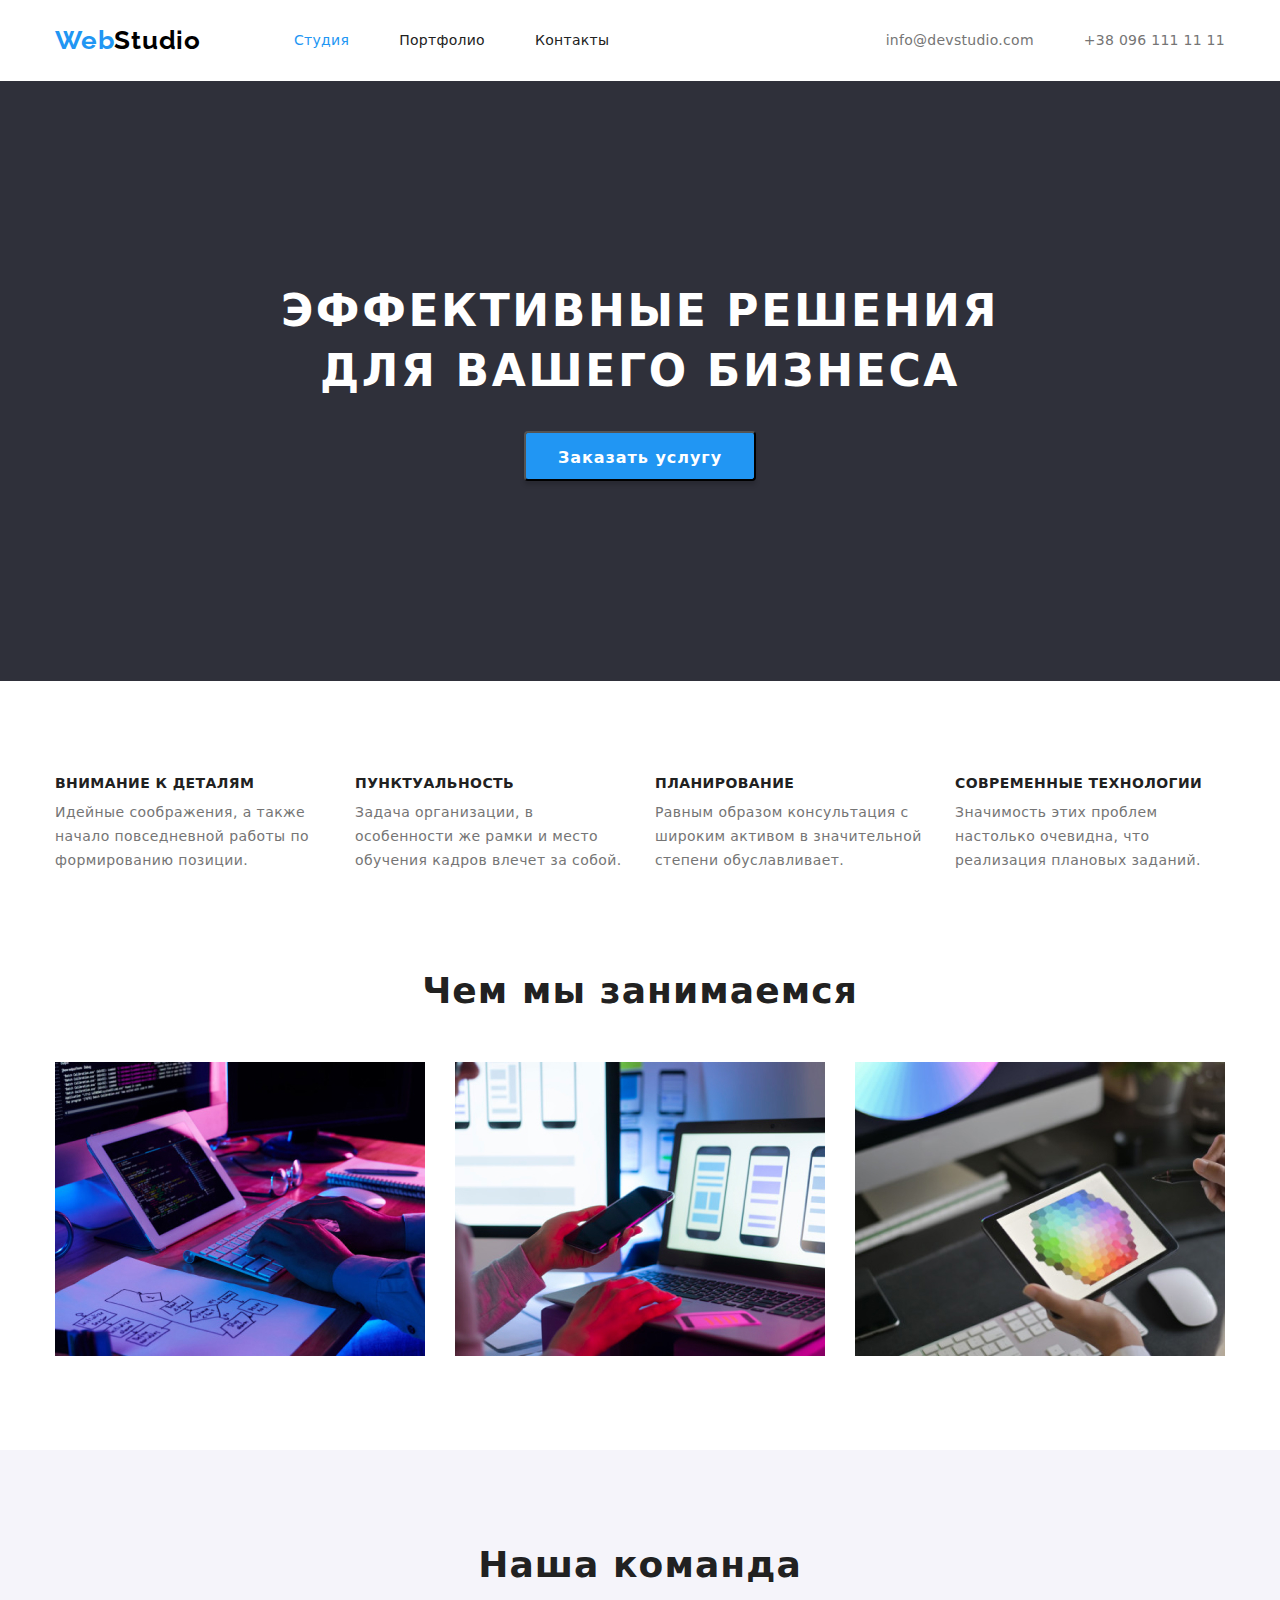
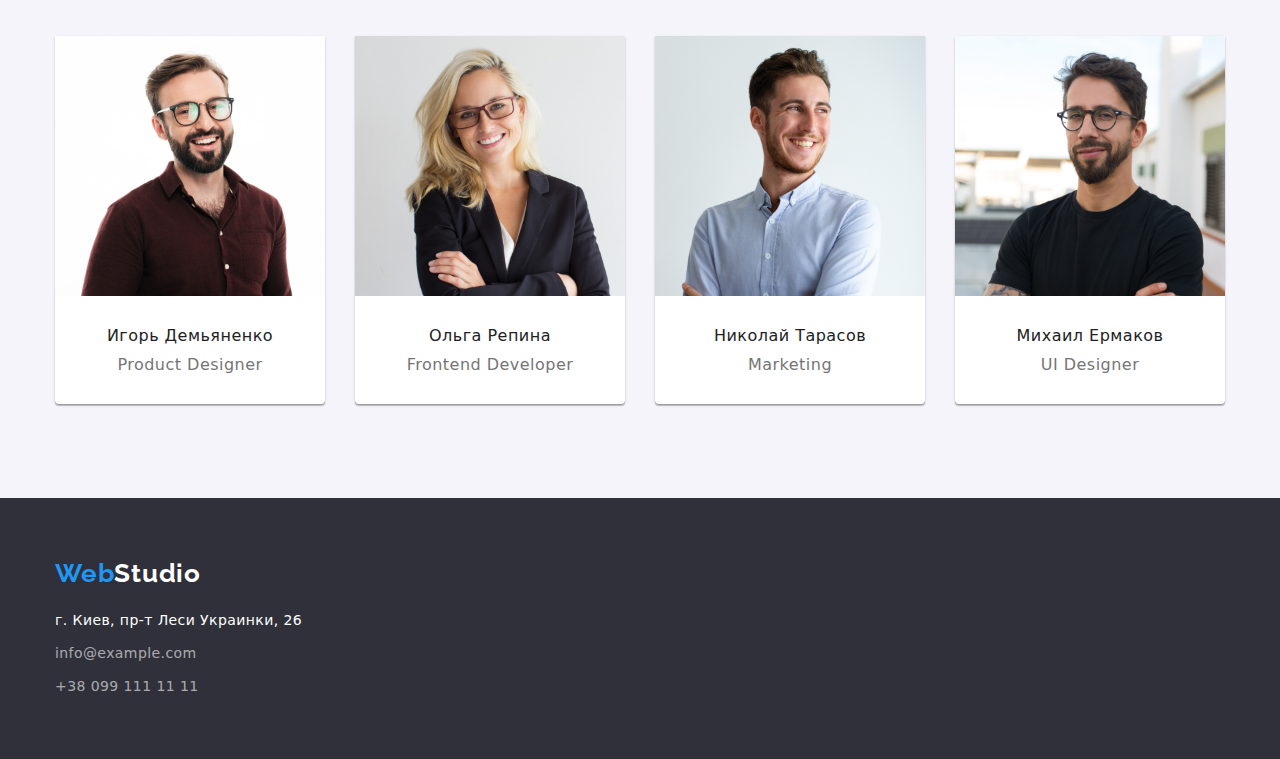
==== index.html @ ea480266 "Добавляет файлы в репозиторий" ====
<!DOCTYPE html>
<html lang="ru">
<head>
    <meta charset="UTF-8">
    <meta name="viewport" content="width=device-width, initial-scale=1.0">
    <title>Студия</title>
    <link rel="stylesheet" href="https://cdnjs.cloudflare.com/ajax/libs/modern-normalize/1.0.0/modern-normalize.css">
    <link 
        href="https://fonts.googleapis.com/css2?family=Raleway:wght@700&family=Roboto:wght@400;500;700;900&display=swap" 
        rel="stylesheet">
    <link rel="stylesheet" href="./css/styles.css">
</head>
<body>
    <!--HEADER-->
    <header class="header">
        <div class="container">
            <nav class="navigation">
                <a class="logo link" href="./index.html" aria-label="WebStudio" lang="en">Web<span class="logo-web">Studio</span></a>
                <ul class="navigation-list list">
                    <li class="navigation-list-item">
                        <a class="navigation-list-link link active-page" href="./index.html">Студия</a>
                    </li>
                    <li class="navigation-list-item">
                        <a class="navigation-list-link link" href="./portfolio.html">Портфолио</a>
                    </li>
                    <li class="navigation-list-item">
                        <a class="navigation-list-link link" href="">Контакты</a>
                    </li>
                </ul>
            </nav>
            <ul class="contact-list list">
                <li class="contact-list-item">
                    <a class="contact-list-link link" href="mailto:info@devstudio.com">info@devstudio.com</a>  
                </li>
                <li class="contact-list-item">
                    <a class="contact-list-link link" href="tel:+380961111111">+38 096 111 11 11</a>
                </li>
            </ul>           
        </div>           
    </header>
    <main>
        <!--HERO-->
        <section class="hero">
            <div class="container">
                <h1 class="hero-title">ЭФФЕКТИВНЫЕ РЕШЕНИЯ <br> ДЛЯ ВАШЕГО БИЗНЕСА</h1>
                <button class="hero-button" type="button">Заказать услугу</button>
            </div>
        </section>
        <!--COMPANY ADVANTAGES-->
        <section class="advantages">
            <div class="container">
                <h2 class="section-title" hidden>Преимущества компании</h2>
                <ul class="advantages-list list">
                    <li class="advantages-list-item">
                        <h3 class="advantages-list-subtitle">ВНИМАНИЕ К ДЕТАЛЯМ</h3>
                        <p class="advantages-list-description">Идейные соображения, а также начало повседневной работы по формированию позиции.</p>
                    </li>                          
                    <li class="advantages-list-item">
                        <h3 class="advantages-list-subtitle">ПУНКТУАЛЬНОСТЬ</h3>
                        <p class="advantages-list-description">Задача организации, в особенности же рамки и место обучения кадров влечет за собой.</p>
                    </li>
                    <li class="advantages-list-item">
                        <h3 class="advantages-list-subtitle">ПЛАНИРОВАНИЕ</h3>
                        <p class="advantages-list-description">Равным образом консультация с широким активом в значительной степени обуславливает.</p>
                    </li>
                    <li class="advantages-list-item">
                        <h3 class="advantages-list-subtitle">СОВРЕМЕННЫЕ ТЕХНОЛОГИИ</h3>
                        <p class="advantages-list-description">Значимость этих проблем настолько очевидна, что реализация плановых заданий.</p>
                    </li>
                </ul>
            </div>
        </section>
        <!--COMPANY SERVICES-->
        <section class="services">
            <div class="container">
                <h2 class="section-title">Чем мы занимаемся</h2>
                <ul class="services-list list">
                    <li class="services-list-item"> 
                        <img class="service-list-image" src="./images/services/service1.jpg" width="370" height="294" alt="руки разработчика, работающего за компьютером">
                    </li>
                    <li class="services-list-item">
                        <img class="service-list-image" src="./images/services/service2.jpg" width="370" height="294" alt="руки веб дизайнера пользовательских интерфейсов, работающего над приложением для смартфонов">
                    </li>
                    <li class="services-list-item">
                        <img class="service-list-image" src="./images/services/service3.jpg" width="370" height="294" alt="руки веб дизайнера, работающего с графикой">
                    </li>
                </ul>
            </div>
        </section>
        <!--COMPANY TEAM-->
        <section class="team">
            <div class="container">
                <h2 class="section-title">Наша команда</h2>
                <ul class="team-list list">
                    <li class="team-list-item">
                        <img class="team-list-image" src="./images/team/team-member1.jpg" width="270" height="260" alt="фото продакт дизайнера">
                        <div class="team-list-content">
                            <h3 class="team-list-subtitle">Игорь Демьяненко</h3>
                            <p class="team-list-description" lang="en">Product Designer</p>
                        </div>
                    </li>
                    <li class="team-list-item">
                        <img class="team-list-image" src="./images/team/team-member2.jpg" width="270" height="260" alt="фото фронтенд разработчика">
                        <div class="team-list-content">
                            <h3 class="team-list-subtitle">Ольга Репина</h3>
                            <p class="team-list-description" lang="en">Frontend Developer</p>
                        </div>
                    </li>
                    <li class="team-list-item">
                        <img class="team-list-image" src="./images/team/team-member3.jpg" width="270" height="260" alt="фото маркетолога">
                        <div class="team-list-content">
                            <h3 class="team-list-subtitle">Николай Тарасов</h3>
                            <p class="team-list-description" lang="en">Marketing</p>
                    </div>
                    </li>
                    <li class="team-list-item">
                        <img class="team-list-image" src="./images/team/team-member4.jpg" width="270" height="260" alt="фото дизайнера пользовательских интерфейсов">
                        <div class="team-list-content">
                            <h3 class="team-list-subtitle">Михаил Ермаков</h3>
                            <p class="team-list-description" lang="en">UI Designer</p>
                        </div>
                    </li>
                </ul>
            </div>      
        </section>
    </main>
    <!--FOOTER-->
    <footer class="footer">
        <div class="container">
            <a class="logo link" href="./index.html" aria-label="WebStudio" lang="en">Web<span class="logo-web">Studio</span></a>
            <address class="address">
                <p class="address-line">
                    <a class="address-main link" href="https://goo.gl/maps/fexX8swV8cYwK8N79" target="blank">г. Киев, пр-т Леси Украинки, 26</a>
                </p> 
                <p class="address-line">
                    <a class="address-link link" href="mailto:info@example.com">info@example.com</a>
                </p>
                <p class="address-line">
                    <a class="address-link link" href="+380991111111">+38 099 111 11 11</a>
                </p>
            </address>
        </div>
    </footer>
</body>
</html>
---- css/styles.css ----
:root {
    --main-font: "Roboto", sans-serif;
    --logo-font: "Raleway", sans-serif;
    --title-dark-color: #212121;
    --title-light-color: #FFFFFF;
    --logo-dark-color: #000000; 
    --description-color: #757575;
    --accent-color: #2196F3;
    --background-dark-color: #2F303A;
    --background-light-color: #F5F4FA;
    --semitransparent-grey:  rgba(255, 255, 255, 0.6);
    --hero-button-shadow-color: rgba(0, 0, 0, 0.15);
    --filter-button-background: linear-gradient(180deg, #FFFFFF 0%, rgba(255, 255, 255, 0) 100%), #F5F4FA;
}

*,
*::before,
*::after {
    margin: 0;
    padding: 0;
}

.body {
    font-family: 'Roboto', sans-serif;
}

.list {
    list-style: none;
}

.link {
    text-decoration: none;
}

.address {
    font-style: normal;
}

img {
    display:block;
    max-width: 100%;
    height:auto;
}

.container {
    width: 1200px;
    padding: 0 15px;
    margin: 0 auto;
}

/*  ============ COMPONENTS  ============ */

.logo {
    display:block;
    font-family: var(--logo-font);
    font-style: normal;
    font-weight: 700;
    font-size: 26px;
    line-height: 1.192;
    letter-spacing: 0.03em;
    color: var(--accent-color);
}

.logo-web {
    color: var(--accent-color);
}

.section-title {
    margin-bottom: 50px;
    font-weight: 700;
    font-size: 36px;
    line-height: 1.167;
    text-align: center;
    letter-spacing: 0.03em;
    color: var(--title-dark-color);
}
/*  ============ END COMPONENTS  ============ */

/*  ============ HEADER  ============ */

.header {
    padding: 25px 0;
}

.header .container {
    display: flex;
    align-items: center;
}

.navigation {
    display:flex;
    align-items: center;
}

.header .logo {
    margin-right: 93px;
}

.header .logo-web {
    color: var(--logo-dark-color);
}

.navigation-list {
    display:flex;
}

.navigation-list-item:not(:last-child) {
    margin-right: 50px;
}

.navigation-list-link {
    font-weight: 500;
    font-size: 14px;
    line-height: 1.143;
    letter-spacing: 0.02em;
    color: var(--title-dark-color);
}

.contact-list {
    display:flex;
    margin-left: auto;
}

.contact-list-link {
    font-weight: 500;
    font-size: 14px;
    line-height: 1.143;
    letter-spacing: 0.02em;
    color: var(--description-color);
}

.contact-list-item:not(:last-child) {
    margin-right: 50px;
}

.navigation-list-link:hover,
.navigation-list-link:focus,
.contact-list-link:hover,
.contact-list-link:focus {
    color: var(--accent-color);
}

.active-page {
    color: var(--accent-color);
}

/*  ============ END HEADER  ============ */

/*  ============ FOOTER  ============ */

.footer {
    padding: 60px 0;
    min-width: 250px;
    background-color: var(--background-dark-color);
}


.footer .logo-web {
    color: var(--title-light-color);
}

.footer .logo {
    margin-bottom:20px;
}

.address-line:not(:last-child) {
    margin-bottom: 9px;
}

.address-main {
    font-weight: 400;
    font-size: 14px;
    line-height: 1.714;
    letter-spacing: 0.03em;
    color: var(--title-light-color);
}

.address-link {
    font-weight: 400;
    font-size: 14px;
    line-height: 1.714;
    letter-spacing: 0.03em;
    color: var(--semitransparent-grey)
}

.address-main:hover,
.address-main:focus,
.address-link:hover,
.address-link:focus {
    color: var(--accent-color)
}

/*  ============ END FOOTER  ============ */


/*-------STUDIO PAGE-------*/

/*  ============ HERO  ============ */

.hero .container {
    padding-top: 200px;
    padding-bottom: 200px;
}

.hero {
    background-color: var(--background-dark-color);
    min-height: 600px;
    text-align: center;
}

.hero-title {
    margin-bottom: 30px;
    min-width: 696px;
    height: 120px;
    font-weight: 900;
    font-size: 44px;
    line-height: 1.364;
    letter-spacing: 0.06em;
    text-transform: uppercase;
    color: var(--title-light-color);
}  
.hero-button {
    padding: 10px 32px;
    min-width: 200px;
    height: 50px;
    font-weight: 700;
    font-size: 16px;
    line-height: 1.875;
    letter-spacing: 0.06em;
    align-items: center;
    color: var(--title-light-color);
    background: var(--accent-color);
    box-shadow: 0px 4px 4px var(--hero-button-shadow-color);
    border-radius: 4px;
}
  /*  ============ END HERO  ============ */

  /*  ============ ADVANTAGES  ============ */

.advantages .container {
    padding-bottom: 94px;
    padding-top:94px;
}

.advantages-list {
    display: flex;
}

.advantages-list-item {
    width: 270px;
    height: 101px;
}

.advantages-list-item:not(:last-child) {
    margin-right: 30px;
}

.advantages-list-subtitle {
    margin-bottom: 10px;
    font-weight: 700;
    font-size: 14px;
    line-height: 1.143;
    letter-spacing: 0.03em;
    text-transform: uppercase;
    color: var(--title-dark-color);
}


.advantages-list-description{
    font-weight: 400;
    font-size: 14px;
    line-height: 1.714;
    letter-spacing: 0.03em;
    color: var(--description-color)
}
/*  ============ END ADVANTAGES  ============ */

/*  ============ SERVICES  ============ */

.services {
    padding-bottom: 94px;
}

.services-list {
    display:flex;
}

.services-list-item:not(:last-child) {
    margin-right:30px;
}

/*  ============ END SERVICES  ============ */

/*  ============ TEAM  ============ */

.team {
    background: var(--background-light-color);
    padding-bottom: 94px;
    padding-top: 94px;
}

.team-list {
    display:flex;
}

.team-list-item:not(:last-child) {
    margin-right: 30px;
}

.team-list-item {
    width: 270px;
    background-color: var(--title-light-color);
    box-shadow: 0px 1px 3px rgba(0, 0, 0, 0.12), 0px 1px 1px rgba(0, 0, 0, 0.14), 0px 2px 1px rgba(0, 0, 0, 0.2);
    border-radius: 0px 0px 4px 4px;
}

.team-list-content {
    padding-bottom: 30px;
    padding-top:30px;
    text-align: center;
}


.team-list-subtitle {
    margin-bottom: 10px;
    font-weight: 500;
    font-size: 16px;
    line-height: 1.188;
    text-align: center;
    letter-spacing: 0.03em;
    color: var(--title-dark-color);
}
.team-list-description {
    font-weight: 400;
    font-size: 16px;
    line-height: 1.188;
    text-align: center;
    letter-spacing: 0.03em;
    color: var(--description-color)
}
/*  ============ END TEAM  ============ */

/*-------END STUDIO PAGE-------*/



/*-------PORTFOLIO PAGE-------*/

/*  ============ PROJECTS  ============ */

.projects {
    padding-top: 94px;
    padding-bottom:94px;
    border-top: 1px solid #ECECEC;
}

.projects-filter-list {
    display: flex;
    justify-content: center;
    padding-bottom: 50px;
}

.projects-filter-list-item:not(:last-child) {
    margin-right: 8px;    
}

.projects-filter-list-button {
    align-content: center;
    padding: 6px 22px;
    min-width: 73px;
    height: 38px;
    font-weight: 500;
    font-size: 16px;
    line-height: 1.625;
    text-align: center;
    letter-spacing: 0.03em;
    color: var(--title-dark-color);
    background: #F5F4FA;
    border-radius: 4px;
    border:none;
}

.projects-filter-list-button:hover,
.projects-filter-list-button:focus {
    color: var(--title-light-color);
    background: var(--accent-color)
}

.projects-list {
    display: flex;
    flex-wrap: wrap;
}

.projects-list-item {
    margin-right: 30px;
    margin-bottom: 30px;
}

.projects-list-item:nth-child(3n) {
    margin-right: 0;
}

.projects-list-item:nth-last-child(-n + 3) {
    margin-bottom: 0;
}

.projects-list-link {
    display: block;
}


.projects-card-content {
    width: 370px;
    min-height: 110px;
    padding: 20px 24px;
    border-bottom: 1px solid #EEEEEE;
    border-left: 1px solid #EEEEEE;
    border-right: 1px solid #EEEEEE;
}

.projects-list-title {
    font-weight: 700;
    font-size: 17.5px;
    line-height: 2;
    letter-spacing: 0.06em;
    color: var(--title-dark-color);
}

.projects-list-description {
    font-weight: 400;
    font-size: 16px;
    line-height: 1.875;
    letter-spacing: 0.03em;
    color: var(--description-color)
}
/*  ============ END PROJECTS  ============ */

/*-------END PORTFOLIO PAGE-------*/
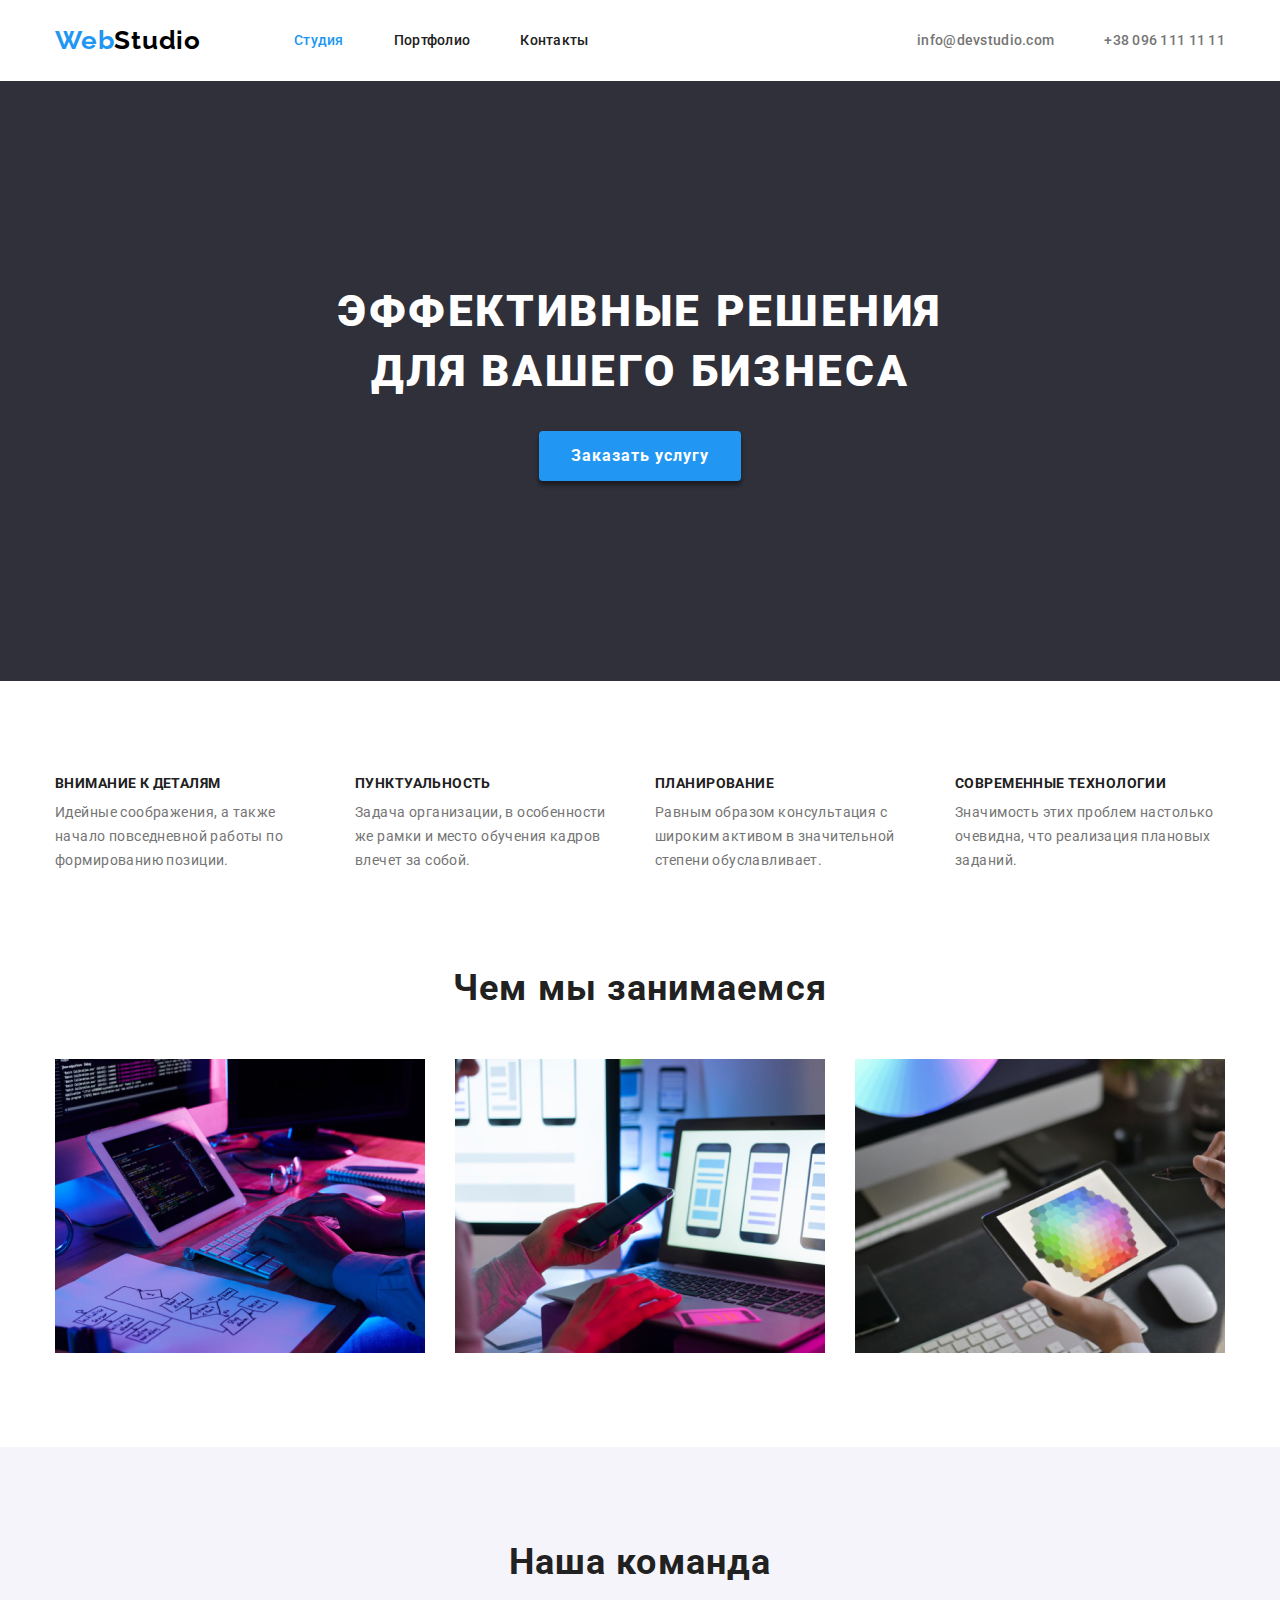
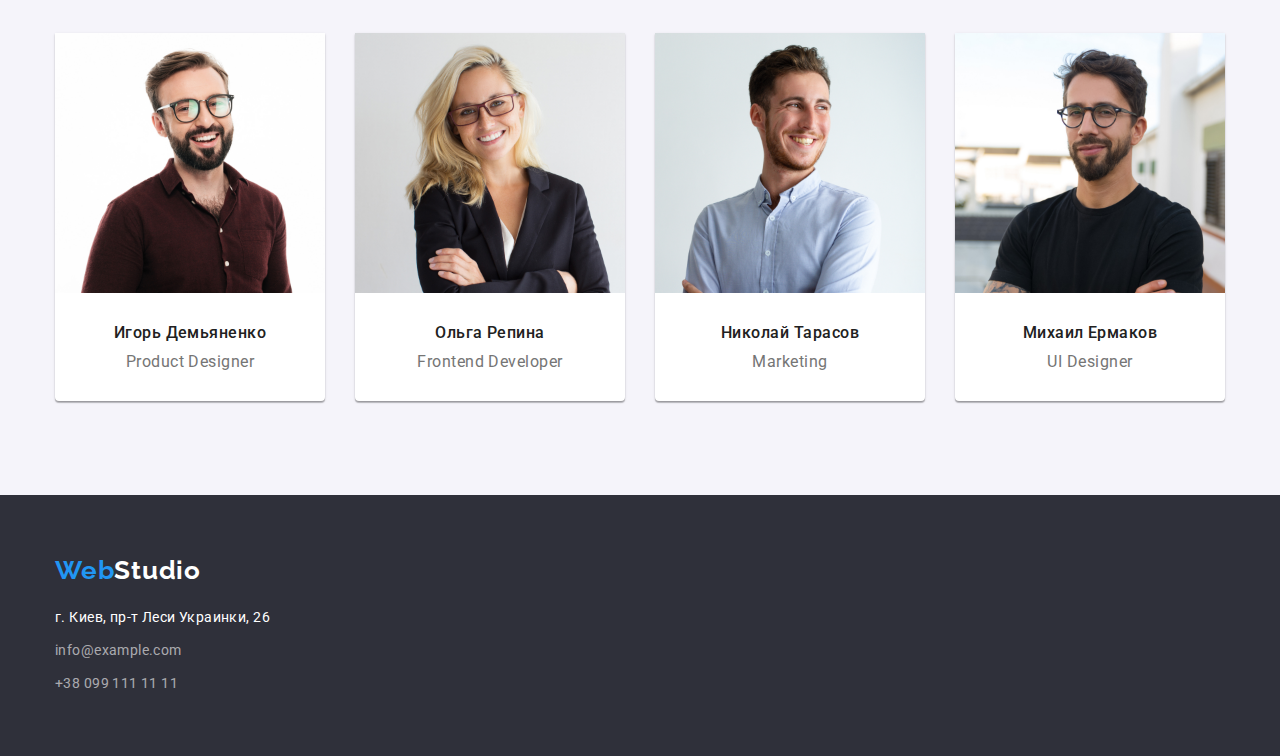
==== commit 2a529723: "Вносит финальные правки в стили позиционирования для страниц Студи и Портфолио" ====
--- a/index.html
+++ b/index.html
@@ -15,7 +15,7 @@
     <header class="header">
         <div class="container">
             <nav class="navigation">
-                <a class="logo link" href="./index.html" aria-label="WebStudio" lang="en">Web<span class="logo-web">Studio</span></a>
+                <a class="logo link" href="./index.html" aria-label="WebStudio" lang="en">Web<span class="logo-reverse">Studio</span></a>
                 <ul class="navigation-list list">
                     <li class="navigation-list-item">
                         <a class="navigation-list-link link active-page" href="./index.html">Студия</a>
@@ -127,7 +127,7 @@
     <!--FOOTER-->
     <footer class="footer">
         <div class="container">
-            <a class="logo link" href="./index.html" aria-label="WebStudio" lang="en">Web<span class="logo-web">Studio</span></a>
+            <a class="logo link" href="./index.html" aria-label="WebStudio" lang="en">Web<span class="logo-reverse">Studio</span></a>
             <address class="address">
                 <p class="address-line">
                     <a class="address-main link" href="https://goo.gl/maps/fexX8swV8cYwK8N79" target="blank">г. Киев, пр-т Леси Украинки, 26</a>
--- a/css/styles.css
+++ b/css/styles.css
@@ -8,9 +8,9 @@
     --accent-color: #2196F3;
     --background-dark-color: #2F303A;
     --background-light-color: #F5F4FA;
-    --semitransparent-grey:  rgba(255, 255, 255, 0.6);
-    --hero-button-shadow-color: rgba(0, 0, 0, 0.15);
-    --filter-button-background: linear-gradient(180deg, #FFFFFF 0%, rgba(255, 255, 255, 0) 100%), #F5F4FA;
+    --semitransparent-address-color:  rgba(255, 255, 255, 0.6);
+    --section-border-color: solid #ECECEC;
+    --card-border-color: solid #EEEEEE;
 }
 
 *,
@@ -20,7 +20,7 @@
     padding: 0;
 }
 
-.body {
+body {
     font-family: 'Roboto', sans-serif;
 }
 
@@ -48,7 +48,7 @@
     margin: 0 auto;
 }
 
-/*  ============ COMPONENTS  ============ */
+/*  ============ COMPONENTS ============ */
 
 .logo {
     display:block;
@@ -61,10 +61,6 @@
     color: var(--accent-color);
 }
 
-.logo-web {
-    color: var(--accent-color);
-}
-
 .section-title {
     margin-bottom: 50px;
     font-weight: 700;
@@ -74,9 +70,9 @@
     letter-spacing: 0.03em;
     color: var(--title-dark-color);
 }
-/*  ============ END COMPONENTS  ============ */
-
-/*  ============ HEADER  ============ */
+/*  ============ END COMPONENTS ============ */
+
+/*  ============ HEADER ============ */
 
 .header {
     padding: 25px 0;
@@ -96,7 +92,7 @@
     margin-right: 93px;
 }
 
-.header .logo-web {
+.header .logo-reverse {
     color: var(--logo-dark-color);
 }
 
@@ -144,9 +140,9 @@
     color: var(--accent-color);
 }
 
-/*  ============ END HEADER  ============ */
-
-/*  ============ FOOTER  ============ */
+/*  ============ END HEADER ============ */
+
+/*  ============ FOOTER ============ */
 
 .footer {
     padding: 60px 0;
@@ -154,8 +150,7 @@
     background-color: var(--background-dark-color);
 }
 
-
-.footer .logo-web {
+.footer .logo-reverse {
     color: var(--title-light-color);
 }
 
@@ -180,32 +175,28 @@
     font-size: 14px;
     line-height: 1.714;
     letter-spacing: 0.03em;
-    color: var(--semitransparent-grey)
+    color: var(--semitransparent-address-color);
 }
 
 .address-main:hover,
 .address-main:focus,
 .address-link:hover,
 .address-link:focus {
-    color: var(--accent-color)
-}
-
-/*  ============ END FOOTER  ============ */
+    color: var(--accent-color);
+}
+
+/*  ============ END FOOTER ============ */
 
 
 /*-------STUDIO PAGE-------*/
 
-/*  ============ HERO  ============ */
-
-.hero .container {
-    padding-top: 200px;
-    padding-bottom: 200px;
-}
+/*  ============ HERO ============ */
 
 .hero {
-    background-color: var(--background-dark-color);
+    padding: 200px 0;
     min-height: 600px;
     text-align: center;
+    background-color: var(--background-dark-color);
 }
 
 .hero-title {
@@ -220,6 +211,7 @@
     color: var(--title-light-color);
 }  
 .hero-button {
+    display: inline-block;
     padding: 10px 32px;
     min-width: 200px;
     height: 50px;
@@ -230,16 +222,16 @@
     align-items: center;
     color: var(--title-light-color);
     background: var(--accent-color);
-    box-shadow: 0px 4px 4px var(--hero-button-shadow-color);
+    box-shadow: 0px 4px 4px rgba(0, 0, 0, 0.25), 0px 4px 4px rgba(0, 0, 0, 0.25);
+    border: none;
     border-radius: 4px;
 }
   /*  ============ END HERO  ============ */
 
   /*  ============ ADVANTAGES  ============ */
 
-.advantages .container {
-    padding-bottom: 94px;
-    padding-top:94px;
+.advantages {
+    padding: 94px 0;
 }
 
 .advantages-list {
@@ -248,7 +240,6 @@
 
 .advantages-list-item {
     width: 270px;
-    height: 101px;
 }
 
 .advantages-list-item:not(:last-child) {
@@ -265,38 +256,37 @@
     color: var(--title-dark-color);
 }
 
-
 .advantages-list-description{
     font-weight: 400;
     font-size: 14px;
     line-height: 1.714;
     letter-spacing: 0.03em;
-    color: var(--description-color)
-}
-/*  ============ END ADVANTAGES  ============ */
-
-/*  ============ SERVICES  ============ */
+    color: var(--description-color);
+}
+
+/*  ============ END ADVANTAGES ============ */
+
+/*  ============ SERVICES ============ */
 
 .services {
     padding-bottom: 94px;
 }
 
 .services-list {
-    display:flex;
+    display: flex;
 }
 
 .services-list-item:not(:last-child) {
-    margin-right:30px;
-}
-
-/*  ============ END SERVICES  ============ */
-
-/*  ============ TEAM  ============ */
+    margin-right: 30px;
+}
+
+/*  ============ END SERVICES ============ */
+
+/*  ============ TEAM ============ */
 
 .team {
-    background: var(--background-light-color);
-    padding-bottom: 94px;
-    padding-top: 94px;
+    padding: 94px 0;
+    background: var(--background-light-color);    
 }
 
 .team-list {
@@ -315,18 +305,15 @@
 }
 
 .team-list-content {
-    padding-bottom: 30px;
-    padding-top:30px;
+    padding: 30px 0;
     text-align: center;
 }
-
 
 .team-list-subtitle {
     margin-bottom: 10px;
     font-weight: 500;
     font-size: 16px;
     line-height: 1.188;
-    text-align: center;
     letter-spacing: 0.03em;
     color: var(--title-dark-color);
 }
@@ -334,11 +321,10 @@
     font-weight: 400;
     font-size: 16px;
     line-height: 1.188;
-    text-align: center;
-    letter-spacing: 0.03em;
-    color: var(--description-color)
-}
-/*  ============ END TEAM  ============ */
+    letter-spacing: 0.03em;
+    color: var(--description-color);
+}
+/*  ============ END TEAM ============ */
 
 /*-------END STUDIO PAGE-------*/
 
@@ -346,12 +332,11 @@
 
 /*-------PORTFOLIO PAGE-------*/
 
-/*  ============ PROJECTS  ============ */
+/*  ============ PROJECTS ============ */
 
 .projects {
-    padding-top: 94px;
-    padding-bottom:94px;
-    border-top: 1px solid #ECECEC;
+    padding: 94px 0;
+    border-top: 1px var(--border-color);
 }
 
 .projects-filter-list {
@@ -365,7 +350,6 @@
 }
 
 .projects-filter-list-button {
-    align-content: center;
     padding: 6px 22px;
     min-width: 73px;
     height: 38px;
@@ -375,7 +359,7 @@
     text-align: center;
     letter-spacing: 0.03em;
     color: var(--title-dark-color);
-    background: #F5F4FA;
+    background-color: var(--background-light-color);
     border-radius: 4px;
     border:none;
 }
@@ -383,7 +367,8 @@
 .projects-filter-list-button:hover,
 .projects-filter-list-button:focus {
     color: var(--title-light-color);
-    background: var(--accent-color)
+    background: var(--accent-color);
+    box-shadow: 0px 3px 1px rgba(0, 0, 0, 0.1), 0px 1px 2px rgba(0, 0, 0, 0.08), 0px 2px 2px rgba(0, 0, 0, 0.12);
 }
 
 .projects-list {
@@ -394,6 +379,7 @@
 .projects-list-item {
     margin-right: 30px;
     margin-bottom: 30px;
+    width: 370px;
 }
 
 .projects-list-item:nth-child(3n) {
@@ -408,19 +394,17 @@
     display: block;
 }
 
-
 .projects-card-content {
-    width: 370px;
-    min-height: 110px;
     padding: 20px 24px;
-    border-bottom: 1px solid #EEEEEE;
-    border-left: 1px solid #EEEEEE;
-    border-right: 1px solid #EEEEEE;
+    border-bottom: 1px var(--card-border-color);
+    border-left: 1px var(--card-border-color);
+    border-right: 1px var(--card-border-color);
 }
 
 .projects-list-title {
+    margin-bottom: 4px;
     font-weight: 700;
-    font-size: 17.5px;
+    font-size: 18px;
     line-height: 2;
     letter-spacing: 0.06em;
     color: var(--title-dark-color);
@@ -431,9 +415,9 @@
     font-size: 16px;
     line-height: 1.875;
     letter-spacing: 0.03em;
-    color: var(--description-color)
-}
-/*  ============ END PROJECTS  ============ */
+    color: var(--description-color);
+}
+/*  ============ END PROJECTS ============ */
 
 /*-------END PORTFOLIO PAGE-------*/
 
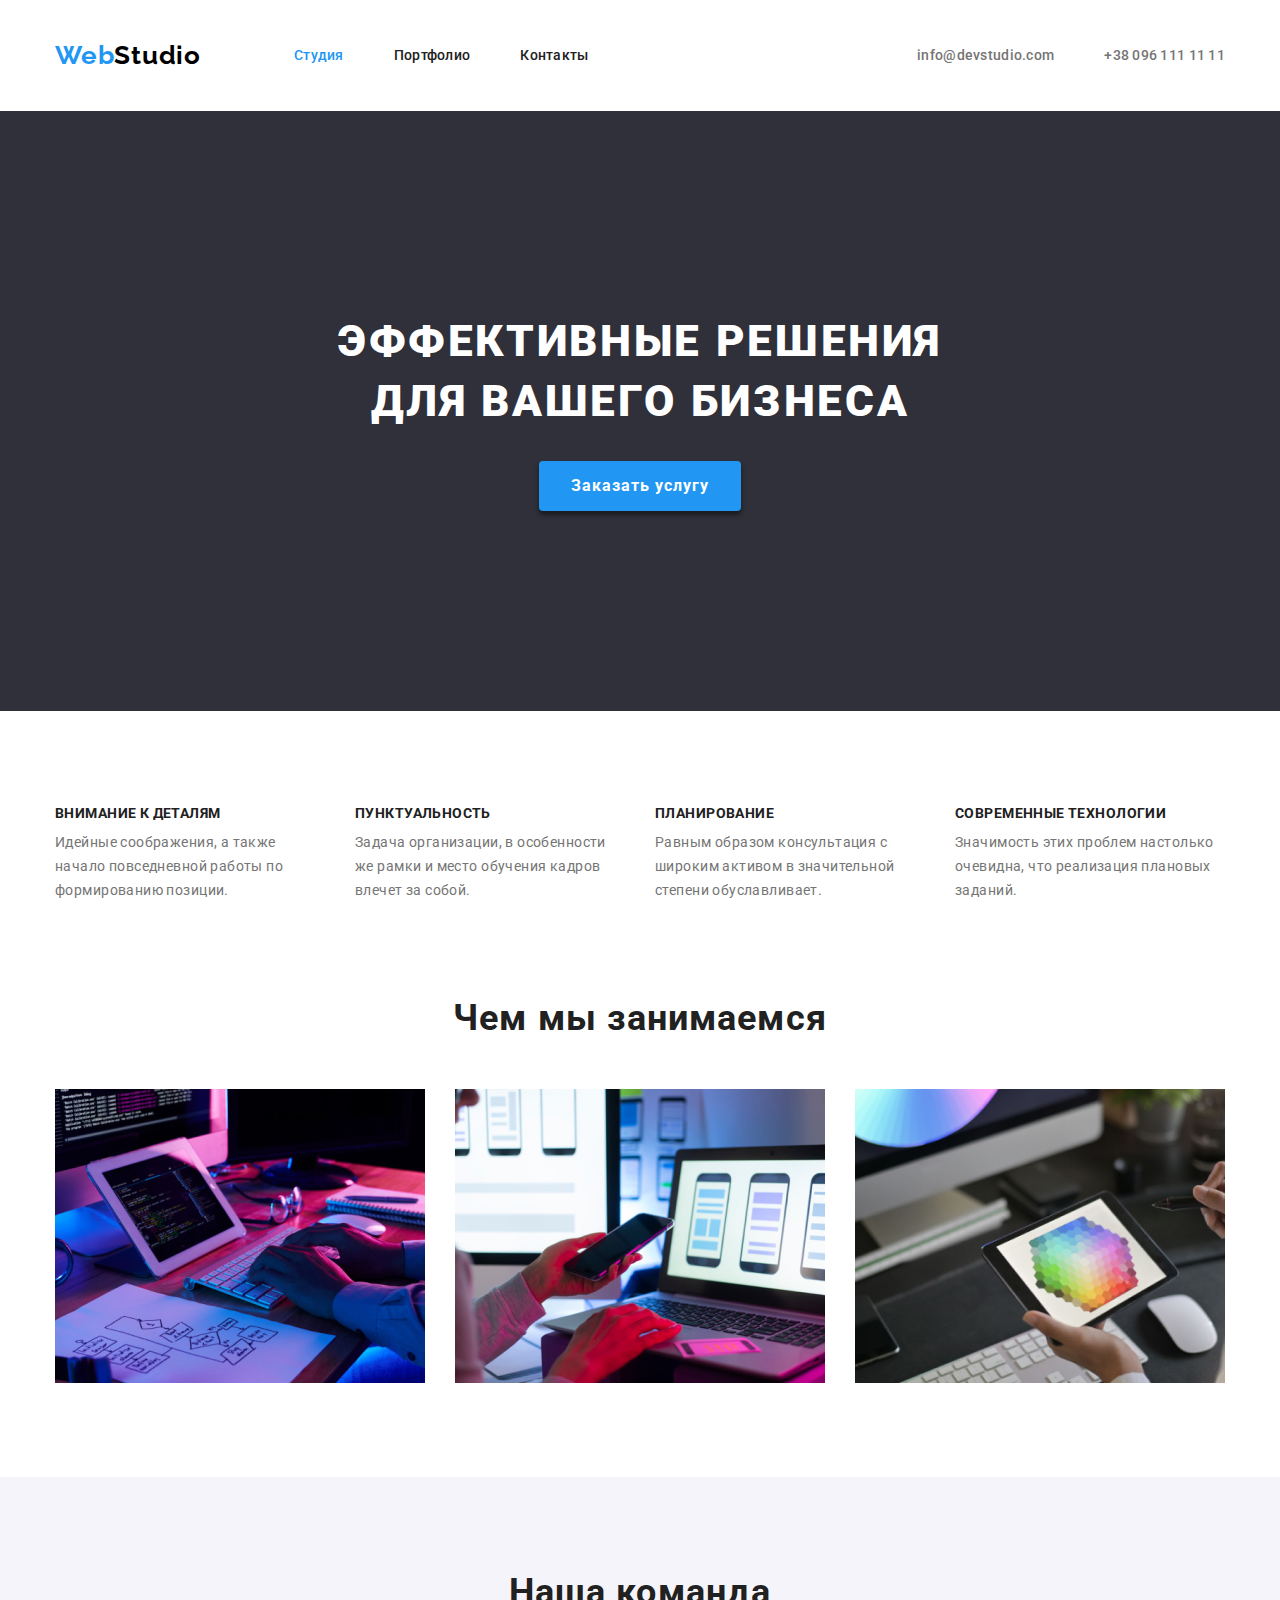
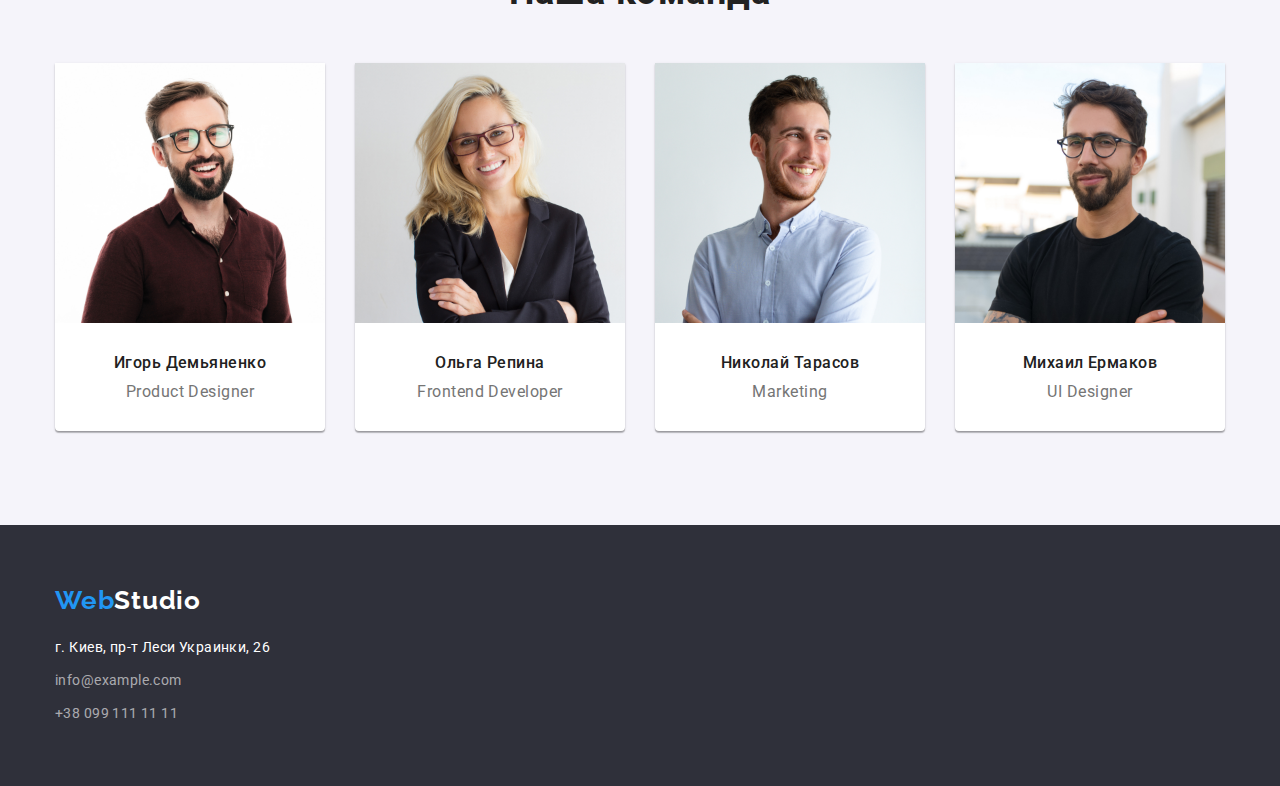
==== commit a5bbb3a7: "Вносит правки" ====
--- a/index.html
+++ b/index.html
@@ -41,10 +41,8 @@
     <main>
         <!--HERO-->
         <section class="hero">
-            <div class="container">
                 <h1 class="hero-title">ЭФФЕКТИВНЫЕ РЕШЕНИЯ <br> ДЛЯ ВАШЕГО БИЗНЕСА</h1>
                 <button class="hero-button" type="button">Заказать услугу</button>
-            </div>
         </section>
         <!--COMPANY ADVANTAGES-->
         <section class="advantages">
--- a/css/styles.css
+++ b/css/styles.css
@@ -76,6 +76,7 @@
 
 .header {
     padding: 25px 0;
+    border-bottom: 
 }
 
 .header .container {
@@ -86,6 +87,11 @@
 .navigation {
     display:flex;
     align-items: center;
+}
+
+.header a {
+    display:block;
+    padding: 15px 0;
 }
 
 .header .logo {
@@ -214,12 +220,10 @@
     display: inline-block;
     padding: 10px 32px;
     min-width: 200px;
-    height: 50px;
     font-weight: 700;
     font-size: 16px;
     line-height: 1.875;
     letter-spacing: 0.06em;
-    align-items: center;
     color: var(--title-light-color);
     background: var(--accent-color);
     box-shadow: 0px 4px 4px rgba(0, 0, 0, 0.25), 0px 4px 4px rgba(0, 0, 0, 0.25);
@@ -305,7 +309,7 @@
 }
 
 .team-list-content {
-    padding: 30px 0;
+    padding: 30px 20px;
     text-align: center;
 }
 
@@ -336,13 +340,13 @@
 
 .projects {
     padding: 94px 0;
-    border-top: 1px var(--border-color);
+    border-top: 1px var(--section-border-color);
 }
 
 .projects-filter-list {
     display: flex;
     justify-content: center;
-    padding-bottom: 50px;
+    margin-bottom: 50px;
 }
 
 .projects-filter-list-item:not(:last-child) {
